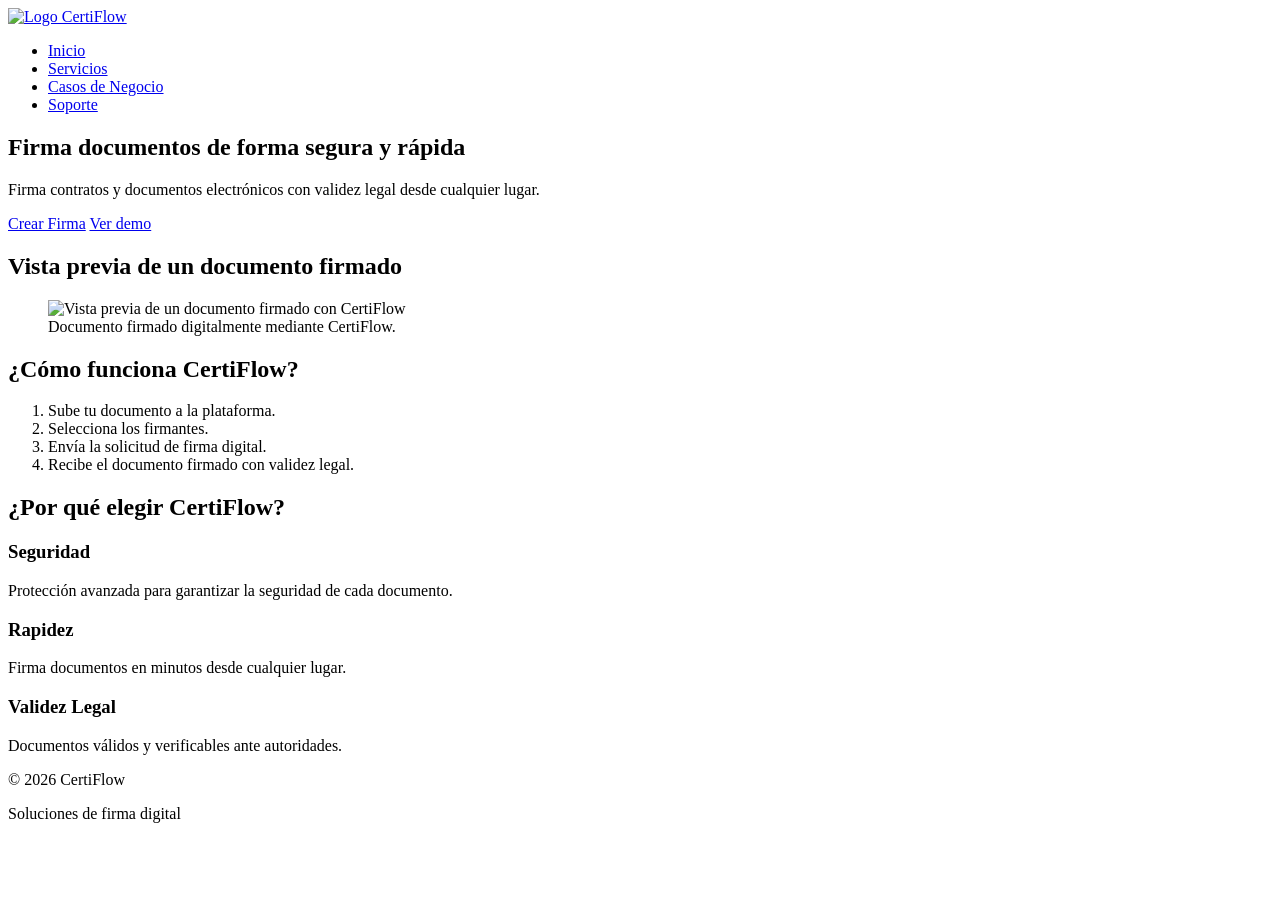
==== paginas/index.html @ 7873d81f "Se organizo la estructura de archivos y se corrigieron las rutas de las imagenes para que se muestre" ====
<!DOCTYPE html>
<html lang="es-PE">
<head>
    <meta charset="UTF-8">
    <meta name="viewport" content="width=device-width, initial-scale=1.0">
    <meta name="description" content="CertiFlow - Soluciones de firma digital para documentos electrónicos con validez legal. Firma contratos y documentos de forma segura y rápida.">
    <title>CertiFlow | Firma Digital Segura</title>
</head>
<body>

    <header>
        <nav>
            <a href="index.html"><img src="imagenes/certiflow.png" alt="Logo CertiFlow" width="200"></a>
            <ul>
                <li><a href="index.html">Inicio</a></li>
                <li><a href="servicios.html">Servicios</a></li>
                <li><a href="casosdenegocio.html">Casos de Negocio</a></li>
                <li><a href="soporte.html">Soporte</a></li>
            </ul>
        </nav>
    </header>

    <main>

        <section id="hero">
            <h1>Firma documentos de forma segura y rápida</h1>
            <p>Firma contratos y documentos electrónicos con validez legal desde cualquier lugar.</p>
            <a href="#">Crear Firma</a>
            <a href="#">Ver demo</a>
        </section>

        <section id="vista-previa">
            <h2>Vista previa de un documento firmado</h2>
            <figure>
                <img
                src="imagenes/documentofirmado.png"
                alt="Vista previa de un documento firmado con CertiFlow"
                width="500"
                >
                <figcaption>
                    Documento firmado digitalmente mediante CertiFlow.
                </figcaption>
            </figure>
        </section>

        <section id="como-funciona">
            <h2>¿Cómo funciona CertiFlow?</h2>
            <ol>
                <li>Sube tu documento a la plataforma.</li>
                <li>Selecciona los firmantes.</li>
                <li>Envía la solicitud de firma digital.</li>
                <li>Recibe el documento firmado con validez legal.</li>
            </ol>
        </section>

        <section id="beneficios">
            <h2>¿Por qué elegir CertiFlow?</h2>
            <div>
                <article>
                    <h3>Seguridad</h3>
                    <p>Protección avanzada para garantizar la seguridad de cada documento.</p>
                </article>

                <article>
                    <h3>Rapidez</h3>
                    <p>Firma documentos en minutos desde cualquier lugar.</p>
                </article>

                <article>
                    <h3>Validez Legal</h3>
                    <p>Documentos válidos y verificables ante autoridades.</p>
                </article>
            </div>
        </section>

    </main>

    <footer>
        <p>&copy; 2026 CertiFlow</p>
        <p>Soluciones de firma digital</p>
    </footer>
</body>
</html>
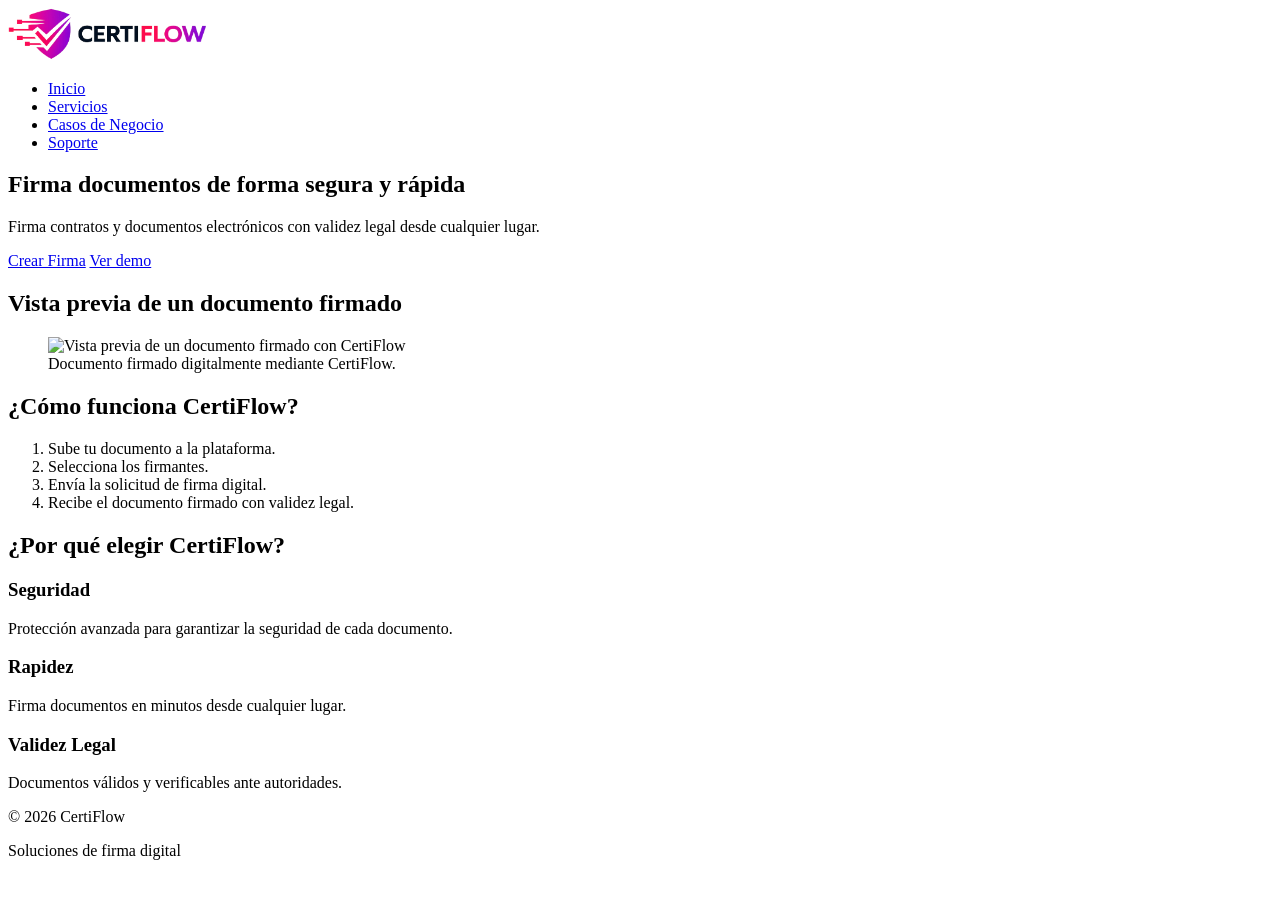
==== commit aa48cc3d: "Se organizan carpetas, y se crea pagina de estilos, aún sin relleno, se agrega favicon" ====
--- a/paginas/index.html
+++ b/paginas/index.html
@@ -4,13 +4,15 @@
     <meta charset="UTF-8">
     <meta name="viewport" content="width=device-width, initial-scale=1.0">
     <meta name="description" content="CertiFlow - Soluciones de firma digital para documentos electrónicos con validez legal. Firma contratos y documentos de forma segura y rápida.">
+    <link rel="icon" href="../imagenes/favicon.png" type="image/png">
+    <link rel="stylesheet" href="../estilos/styles.css">
     <title>CertiFlow | Firma Digital Segura</title>
 </head>
 <body>
 
     <header>
         <nav>
-            <a href="index.html"><img src="imagenes/certiflow.png" alt="Logo CertiFlow" width="200"></a>
+            <a href="index.html"><img src="../imagenes/logo.png" alt="Logo CertiFlow" width="200"></a>
             <ul>
                 <li><a href="index.html">Inicio</a></li>
                 <li><a href="servicios.html">Servicios</a></li>
@@ -33,7 +35,7 @@
             <h2>Vista previa de un documento firmado</h2>
             <figure>
                 <img
-                src="imagenes/documentofirmado.png"
+                src="../imagenes/documentofirmado.png"
                 alt="Vista previa de un documento firmado con CertiFlow"
                 width="500"
                 >
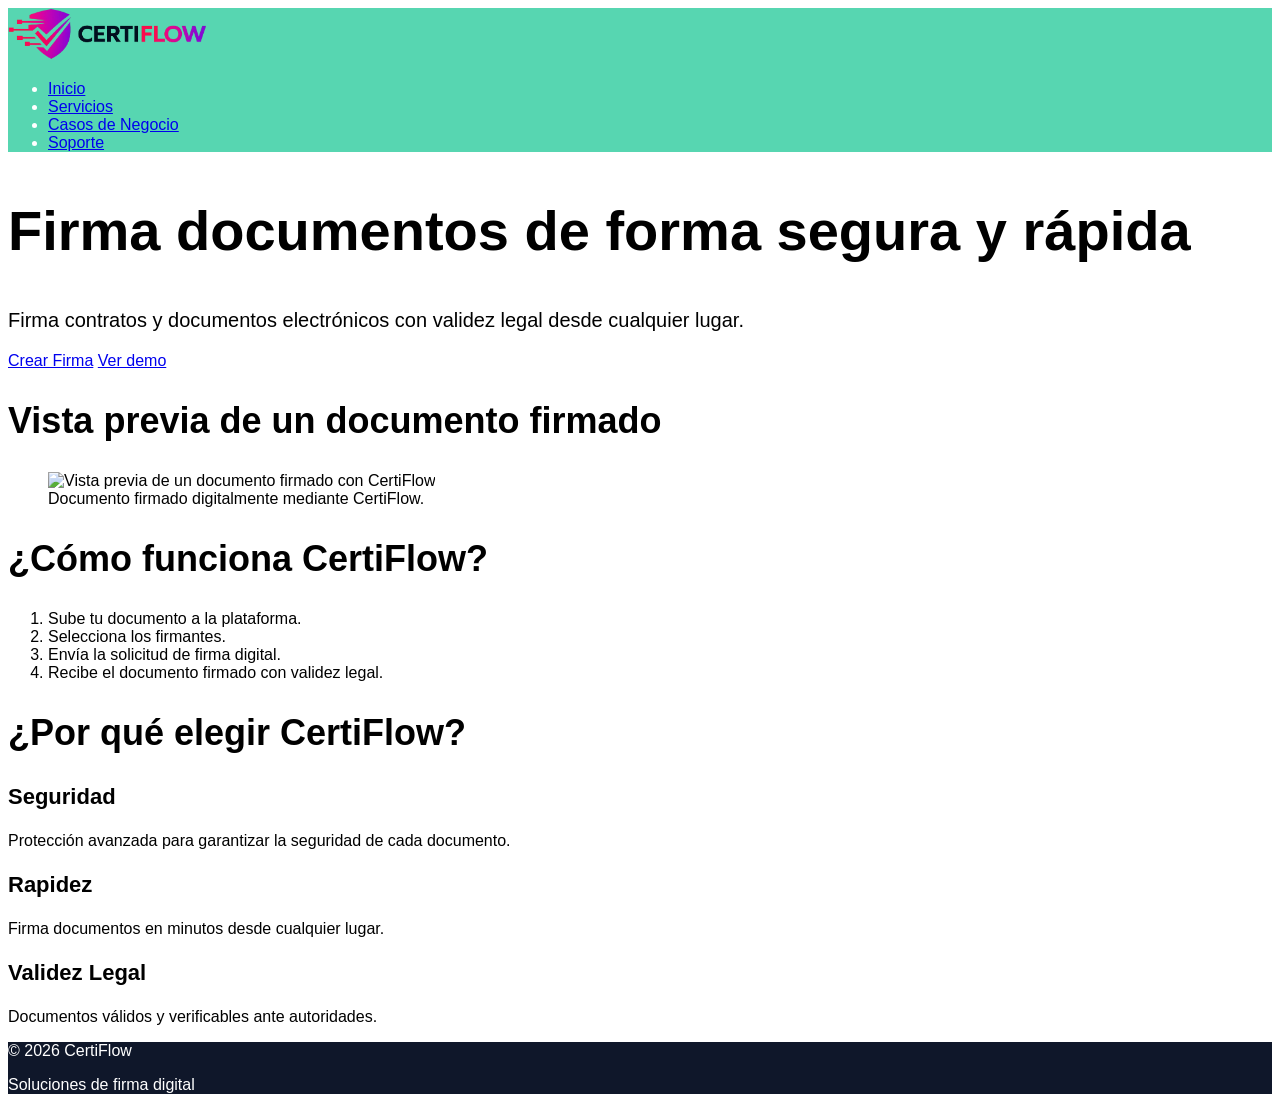
==== commit ea1ab823: "Se agrego un poco de estilos en el Index." ====
--- a/paginas/index.html
+++ b/paginas/index.html
@@ -9,7 +9,7 @@
     <title>CertiFlow | Firma Digital Segura</title>
 </head>
 <body>
-
+    
     <header>
         <nav>
             <a href="index.html"><img src="../imagenes/logo.png" alt="Logo CertiFlow" width="200"></a>
--- a/estilos/styles.css
+++ b/estilos/styles.css
@@ -0,0 +1,35 @@
+*{
+    font-family:"Montserrat", sans-serif;
+}
+
+#hero h1{
+    font-size: 56px;
+}
+
+#hero p{
+    font-size: 20px;
+}
+
+h2{
+    font-size: 36px;
+}
+
+h3{
+    font-size: 22px;
+}
+
+p{
+    font-size: 16px;
+}
+nav{
+    background-color: #57D6B1;
+}
+header{
+    color: #ffffff;
+    background-color: #0F172A;
+}
+footer{
+    text-size: 14px;
+    color: #ffffff;
+    background-color: #0F172A;
+}
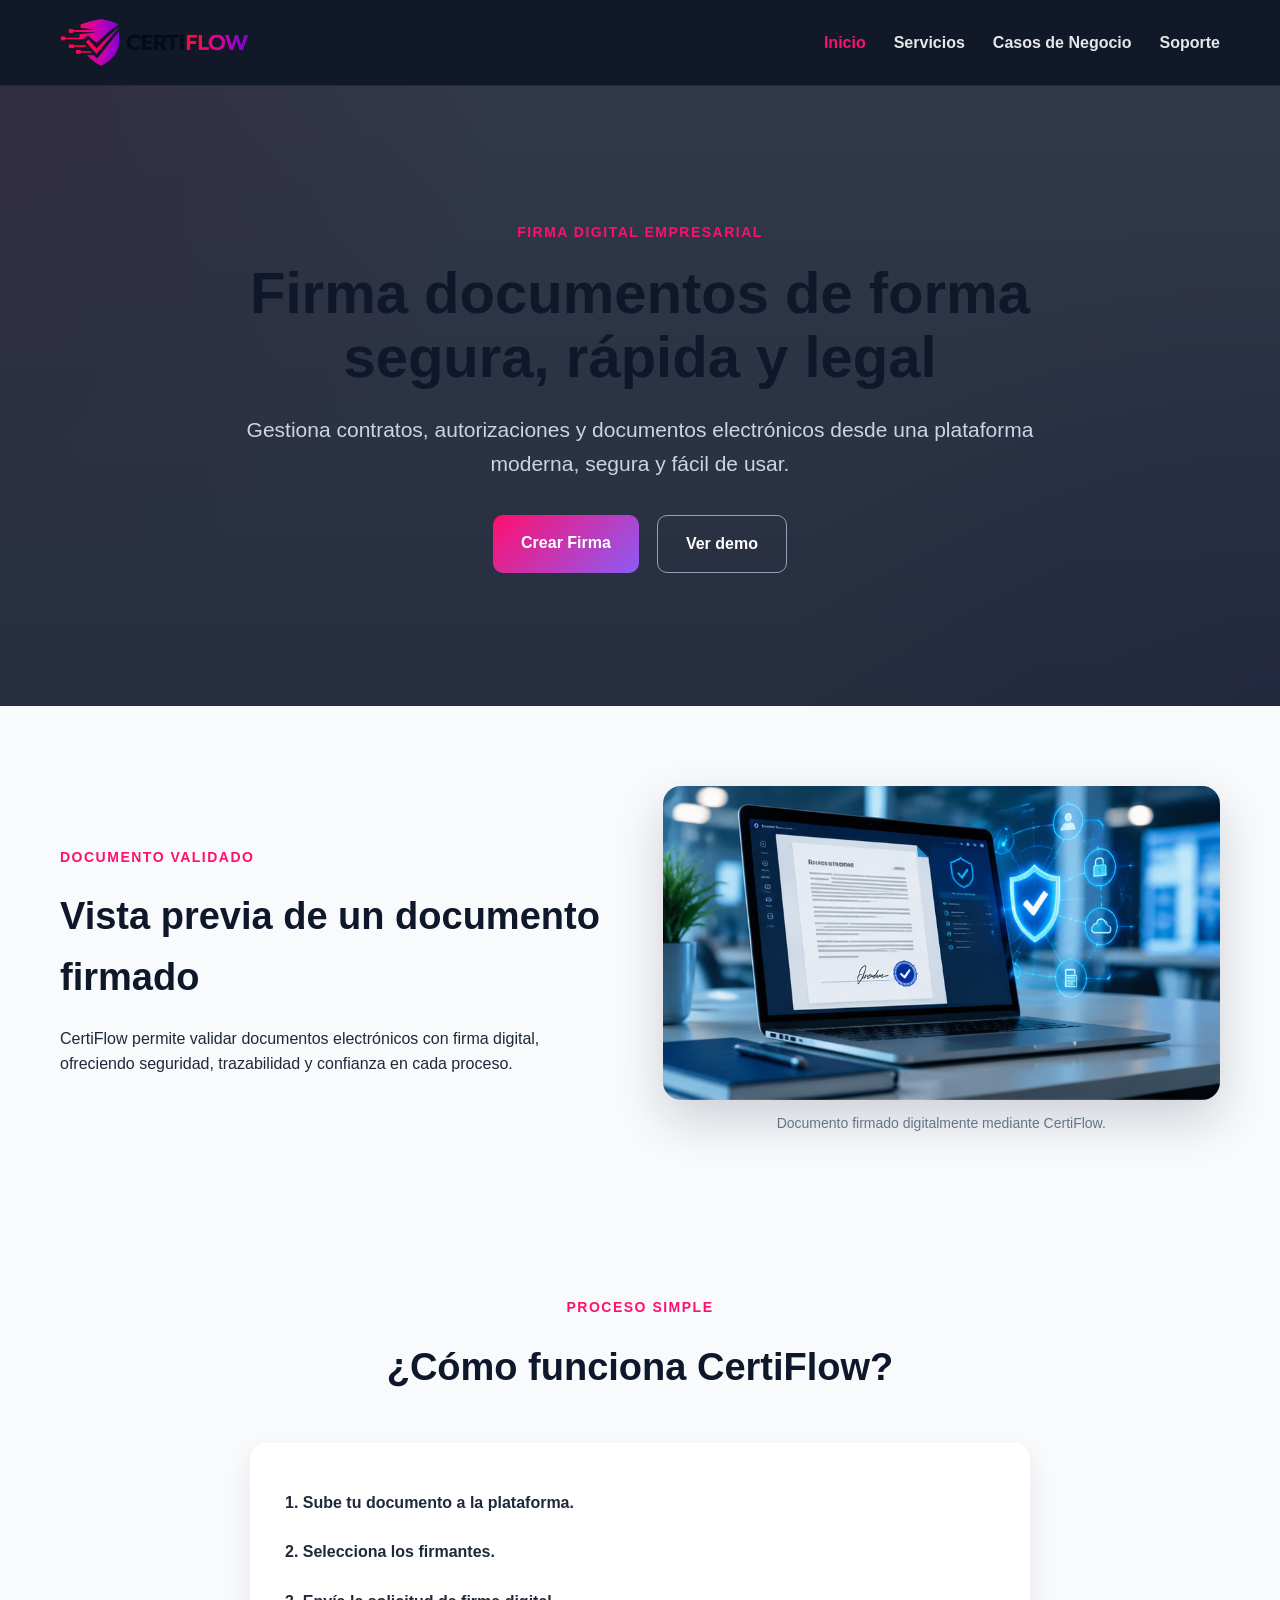
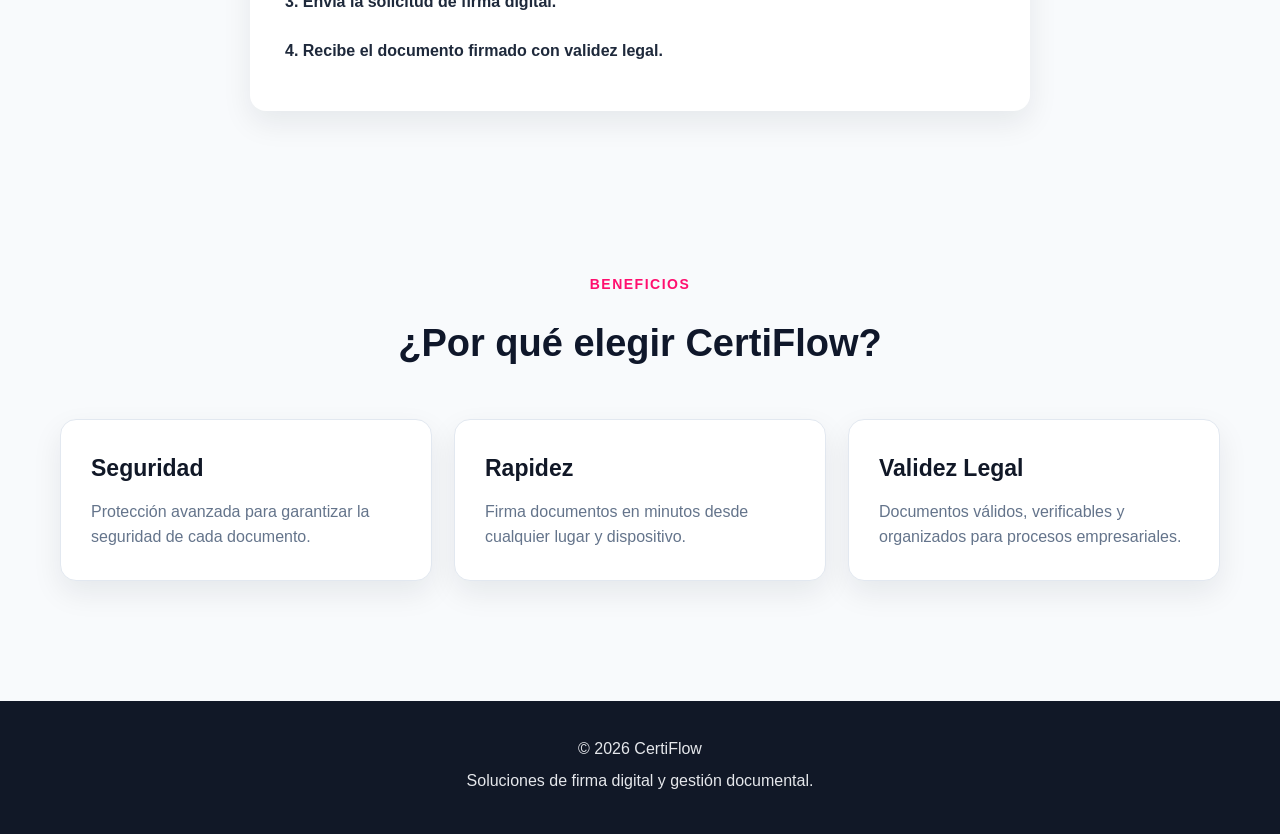
==== commit 15cb1630: "Se agregan páginas faltantes, y los estilos de CSS, también se añaden imágenes complementarias para " ====
--- a/paginas/index.html
+++ b/paginas/index.html
@@ -1,20 +1,25 @@
 <!DOCTYPE html>
 <html lang="es-PE">
+
 <head>
     <meta charset="UTF-8">
     <meta name="viewport" content="width=device-width, initial-scale=1.0">
-    <meta name="description" content="CertiFlow - Soluciones de firma digital para documentos electrónicos con validez legal. Firma contratos y documentos de forma segura y rápida.">
+    <title>CertiFlow | Firma Digital Segura</title>
+    <meta name="description" content="CertiFlow - Plataforma de firma digital y gestión de documentos electrónicos para empresas modernas.">
     <link rel="icon" href="../imagenes/favicon.png" type="image/png">
     <link rel="stylesheet" href="../estilos/styles.css">
-    <title>CertiFlow | Firma Digital Segura</title>
 </head>
+
 <body>
-    
-    <header>
-        <nav>
-            <a href="index.html"><img src="../imagenes/logo.png" alt="Logo CertiFlow" width="200"></a>
-            <ul>
-                <li><a href="index.html">Inicio</a></li>
+
+    <header class="header">
+        <nav class="navbar">
+            <a href="index.html" class="logo">
+                <img src="../imagenes/logo.png" alt="Logo de CertiFlow">
+            </a>
+
+            <ul class="nav-links">
+                <li><a href="index.html" class="activo">Inicio</a></li>
                 <li><a href="servicios.html">Servicios</a></li>
                 <li><a href="casosdenegocio.html">Casos de Negocio</a></li>
                 <li><a href="soporte.html">Soporte</a></li>
@@ -24,30 +29,39 @@
 
     <main>
 
-        <section id="hero">
-            <h1>Firma documentos de forma segura y rápida</h1>
-            <p>Firma contratos y documentos electrónicos con validez legal desde cualquier lugar.</p>
-            <a href="#">Crear Firma</a>
-            <a href="#">Ver demo</a>
+        <section class="hero">
+            <div class="hero-contenido">
+                <span class="etiqueta">Firma digital empresarial</span>
+                <h1>Firma documentos de forma segura, rápida y legal</h1>
+                <p>Gestiona contratos, autorizaciones y documentos electrónicos desde una plataforma moderna, segura y fácil de usar.</p>
+
+                <div class="botones">
+                    <a href="servicios.html" class="btn btn-principal">Crear Firma</a>
+                    <a href="#vista-previa" class="btn btn-secundario">Ver demo</a>
+                </div>
+            </div>
         </section>
 
-        <section id="vista-previa">
-            <h2>Vista previa de un documento firmado</h2>
+        <section id="vista-previa" class="seccion grid-dos-columnas">
+            <div>
+                <span class="etiqueta">Documento validado</span>
+                <h2>Vista previa de un documento firmado</h2>
+                <p>CertiFlow permite validar documentos electrónicos con firma digital, ofreciendo seguridad, trazabilidad y confianza en cada proceso.</p>
+            </div>
+
             <figure>
-                <img
-                src="../imagenes/documentofirmado.png"
-                alt="Vista previa de un documento firmado con CertiFlow"
-                width="500"
-                >
-                <figcaption>
-                    Documento firmado digitalmente mediante CertiFlow.
-                </figcaption>
+                <img src="../imagenes/documentofirmado.png" alt="Laptop mostrando un documento electrónico firmado digitalmente">
+                <figcaption>Documento firmado digitalmente mediante CertiFlow.</figcaption>
             </figure>
         </section>
 
-        <section id="como-funciona">
-            <h2>¿Cómo funciona CertiFlow?</h2>
-            <ol>
+        <section class="seccion">
+            <div class="titulo-seccion">
+                <span class="etiqueta">Proceso simple</span>
+                <h2>¿Cómo funciona CertiFlow?</h2>
+            </div>
+
+            <ol class="pasos">
                 <li>Sube tu documento a la plataforma.</li>
                 <li>Selecciona los firmantes.</li>
                 <li>Envía la solicitud de firma digital.</li>
@@ -55,31 +69,37 @@
             </ol>
         </section>
 
-        <section id="beneficios">
-            <h2>¿Por qué elegir CertiFlow?</h2>
-            <div>
-                <article>
+        <section class="seccion">
+            <div class="titulo-seccion">
+                <span class="etiqueta">Beneficios</span>
+                <h2>¿Por qué elegir CertiFlow?</h2>
+            </div>
+
+            <div class="cards">
+                <article class="card">
                     <h3>Seguridad</h3>
                     <p>Protección avanzada para garantizar la seguridad de cada documento.</p>
                 </article>
 
-                <article>
+                <article class="card">
                     <h3>Rapidez</h3>
-                    <p>Firma documentos en minutos desde cualquier lugar.</p>
+                    <p>Firma documentos en minutos desde cualquier lugar y dispositivo.</p>
                 </article>
 
-                <article>
+                <article class="card">
                     <h3>Validez Legal</h3>
-                    <p>Documentos válidos y verificables ante autoridades.</p>
+                    <p>Documentos válidos, verificables y organizados para procesos empresariales.</p>
                 </article>
             </div>
         </section>
 
     </main>
 
-    <footer>
+    <footer class="footer">
         <p>&copy; 2026 CertiFlow</p>
-        <p>Soluciones de firma digital</p>
+        <p>Soluciones de firma digital y gestión documental.</p>
     </footer>
+
 </body>
+
 </html>
--- a/estilos/styles.css
+++ b/estilos/styles.css
@@ -1,35 +1,363 @@
-*{
-    font-family:"Montserrat", sans-serif;
-}
-
-#hero h1{
-    font-size: 56px;
-}
-
-#hero p{
+* {
+    margin: 0;
+    padding: 0;
+    box-sizing: border-box;
+}
+
+body {
+    font-family: Arial, Helvetica, sans-serif;
+    background: #f8fafc;
+    color: #1e293b;
+    line-height: 1.6;
+}
+
+img {
+    max-width: 100%;
+    display: block;
+}
+
+/* HEADER */
+
+.header {
+    background: #111827;
+    border-bottom: 1px solid rgba(255, 255, 255, 0.08);
+}
+
+.navbar {
+    max-width: 1200px;
+    margin: auto;
+    padding: 18px 20px;
+    display: flex;
+    justify-content: space-between;
+    align-items: center;
+}
+
+.logo img {
+    width: 190px;
+}
+
+.nav-links {
+    display: flex;
+    gap: 28px;
+    list-style: none;
+}
+
+.nav-links a {
+    color: #e5e7eb;
+    text-decoration: none;
+    font-weight: 700;
+    transition: color 0.3s ease;
+}
+
+.nav-links a:hover,
+.nav-links .activo {
+    color: #ff0f6f;
+}
+
+/* HERO */
+
+.hero {
+    min-height: 620px;
+    padding: 120px 20px;
+    display: flex;
+    align-items: center;
+    justify-content: center;
+    text-align: center;
+    background:
+        linear-gradient(rgba(15, 23, 42, 0.85), rgba(15, 23, 42, 0.9)),
+        radial-gradient(circle at top left, rgba(255, 15, 111, 0.35), transparent 35%),
+        radial-gradient(circle at bottom right, rgba(139, 92, 246, 0.35), transparent 35%);
+    color: white;
+}
+
+.hero-contenido {
+    max-width: 850px;
+}
+
+.etiqueta {
+    display: inline-block;
+    margin-bottom: 18px;
+    color: #ff0f6f;
+    font-weight: 800;
+    text-transform: uppercase;
+    letter-spacing: 1.5px;
+    font-size: 14px;
+}
+
+.hero h1 {
+    font-size: 58px;
+    line-height: 1.1;
+    margin-bottom: 24px;
+}
+
+.hero p {
+    font-size: 21px;
+    color: #cbd5e1;
+    margin-bottom: 35px;
+}
+
+.botones {
+    display: flex;
+    justify-content: center;
+    gap: 18px;
+    flex-wrap: wrap;
+}
+
+.btn {
+    display: inline-block;
+    padding: 15px 28px;
+    border-radius: 10px;
+    text-decoration: none;
+    font-weight: 800;
+    transition: transform 0.3s ease, background 0.3s ease;
+}
+
+.btn:hover {
+    transform: translateY(-4px);
+}
+
+.btn-principal {
+    background: linear-gradient(135deg, #ff0f6f, #8b5cf6);
+    color: white;
+}
+
+.btn-secundario {
+    border: 1px solid #94a3b8;
+    color: white;
+}
+
+/* SECCIONES */
+
+.seccion {
+    max-width: 1200px;
+    margin: auto;
+    padding: 80px 20px;
+}
+
+.titulo-seccion {
+    text-align: center;
+    max-width: 700px;
+    margin: 0 auto 45px;
+}
+
+h1,
+h2,
+h3 {
+    color: #0f172a;
+}
+
+h2 {
+    font-size: 38px;
+    margin-bottom: 18px;
+}
+
+h3 {
+    font-size: 23px;
+    margin-bottom: 12px;
+}
+
+.grid-dos-columnas {
+    display: grid;
+    grid-template-columns: 1fr 1fr;
+    gap: 45px;
+    align-items: center;
+}
+
+figure img,
+.seccion img {
+    border-radius: 18px;
+    box-shadow: 0 20px 50px rgba(15, 23, 42, 0.18);
+}
+
+figcaption {
+    margin-top: 12px;
+    text-align: center;
+    color: #64748b;
+    font-size: 14px;
+}
+
+/* HERO INTERNO */
+
+.hero-interno {
+    padding: 100px 20px;
+    text-align: center;
+    background:
+        linear-gradient(rgba(15, 23, 42, 0.88), rgba(15, 23, 42, 0.88)),
+        radial-gradient(circle at top left, rgba(255, 15, 111, 0.35), transparent 35%),
+        radial-gradient(circle at bottom right, rgba(139, 92, 246, 0.35), transparent 35%);
+    color: white;
+}
+
+.hero-interno h1 {
+    color: white;
+    font-size: 50px;
+    margin-bottom: 15px;
+}
+
+.hero-interno p {
+    color: #cbd5e1;
     font-size: 20px;
 }
 
-h2{
-    font-size: 36px;
-}
-
-h3{
-    font-size: 22px;
-}
-
-p{
-    font-size: 16px;
-}
-nav{
-    background-color: #57D6B1;
-}
-header{
-    color: #ffffff;
-    background-color: #0F172A;
-}
-footer{
-    text-size: 14px;
-    color: #ffffff;
-    background-color: #0F172A;
+/* CARDS */
+
+.cards {
+    display: flex;
+    gap: 22px;
+    flex-wrap: wrap;
+}
+
+.cards.columna {
+    flex-direction: column;
+}
+
+.card {
+    flex: 1;
+    min-width: 250px;
+    background: white;
+    padding: 30px;
+    border-radius: 16px;
+    border: 1px solid #e2e8f0;
+    box-shadow: 0 12px 30px rgba(15, 23, 42, 0.08);
+    transition: transform 0.3s ease, box-shadow 0.3s ease;
+}
+
+.card:hover {
+    transform: translateY(-6px);
+    box-shadow: 0 18px 40px rgba(15, 23, 42, 0.15);
+}
+
+.card h3 {
+    color: #111827;
+}
+
+.card p {
+    color: #64748b;
+}
+
+/* PASOS */
+
+.pasos {
+    max-width: 780px;
+    margin: auto;
+    list-style-position: inside;
+    background: white;
+    padding: 35px;
+    border-radius: 16px;
+    box-shadow: 0 12px 30px rgba(15, 23, 42, 0.08);
+}
+
+.pasos li {
+    padding: 12px 0;
+    font-weight: 600;
+}
+
+/* FORMULARIO */
+
+.formulario {
+    background: white;
+    padding: 35px;
+    border-radius: 18px;
+    box-shadow: 0 20px 50px rgba(15, 23, 42, 0.12);
+}
+
+.formulario h2 {
+    margin-bottom: 25px;
+}
+
+label {
+    display: block;
+    margin-bottom: 8px;
+    font-weight: 700;
+    color: #334155;
+}
+
+input,
+textarea {
+    width: 100%;
+    padding: 14px;
+    margin-bottom: 20px;
+    border: 1px solid #cbd5e1;
+    border-radius: 10px;
+    font: inherit;
+}
+
+input:focus,
+textarea:focus {
+    outline: none;
+    border-color: #ff0f6f;
+    box-shadow: 0 0 0 3px rgba(255, 15, 111, 0.15);
+}
+
+button {
+    background: linear-gradient(135deg, #ff0f6f, #8b5cf6);
+    color: white;
+    border: none;
+    padding: 15px 24px;
+    font-weight: 800;
+    cursor: pointer;
+    border-radius: 10px;
+    transition: transform 0.3s ease;
+}
+
+button:hover {
+    transform: translateY(-3px);
+}
+
+/* FOOTER */
+
+.footer {
+    background: #111827;
+    color: #e5e7eb;
+    text-align: center;
+    padding: 35px 20px;
+    margin-top: 40px;
+}
+
+.footer p {
+    margin-bottom: 6px;
+}
+
+/* RESPONSIVE */
+
+@media (max-width: 768px) {
+    .navbar {
+        flex-direction: column;
+        gap: 20px;
+    }
+
+    .nav-links {
+        flex-direction: column;
+        text-align: center;
+        gap: 14px;
+    }
+
+    .hero {
+        min-height: auto;
+        padding: 90px 20px;
+    }
+
+    .hero h1 {
+        font-size: 38px;
+    }
+
+    .hero p {
+        font-size: 18px;
+    }
+
+    .hero-interno h1 {
+        font-size: 36px;
+    }
+
+    .grid-dos-columnas {
+        grid-template-columns: 1fr;
+    }
+
+    .cards {
+        flex-direction: column;
+    }
+
+    h2 {
+        font-size: 30px;
+    }
 }
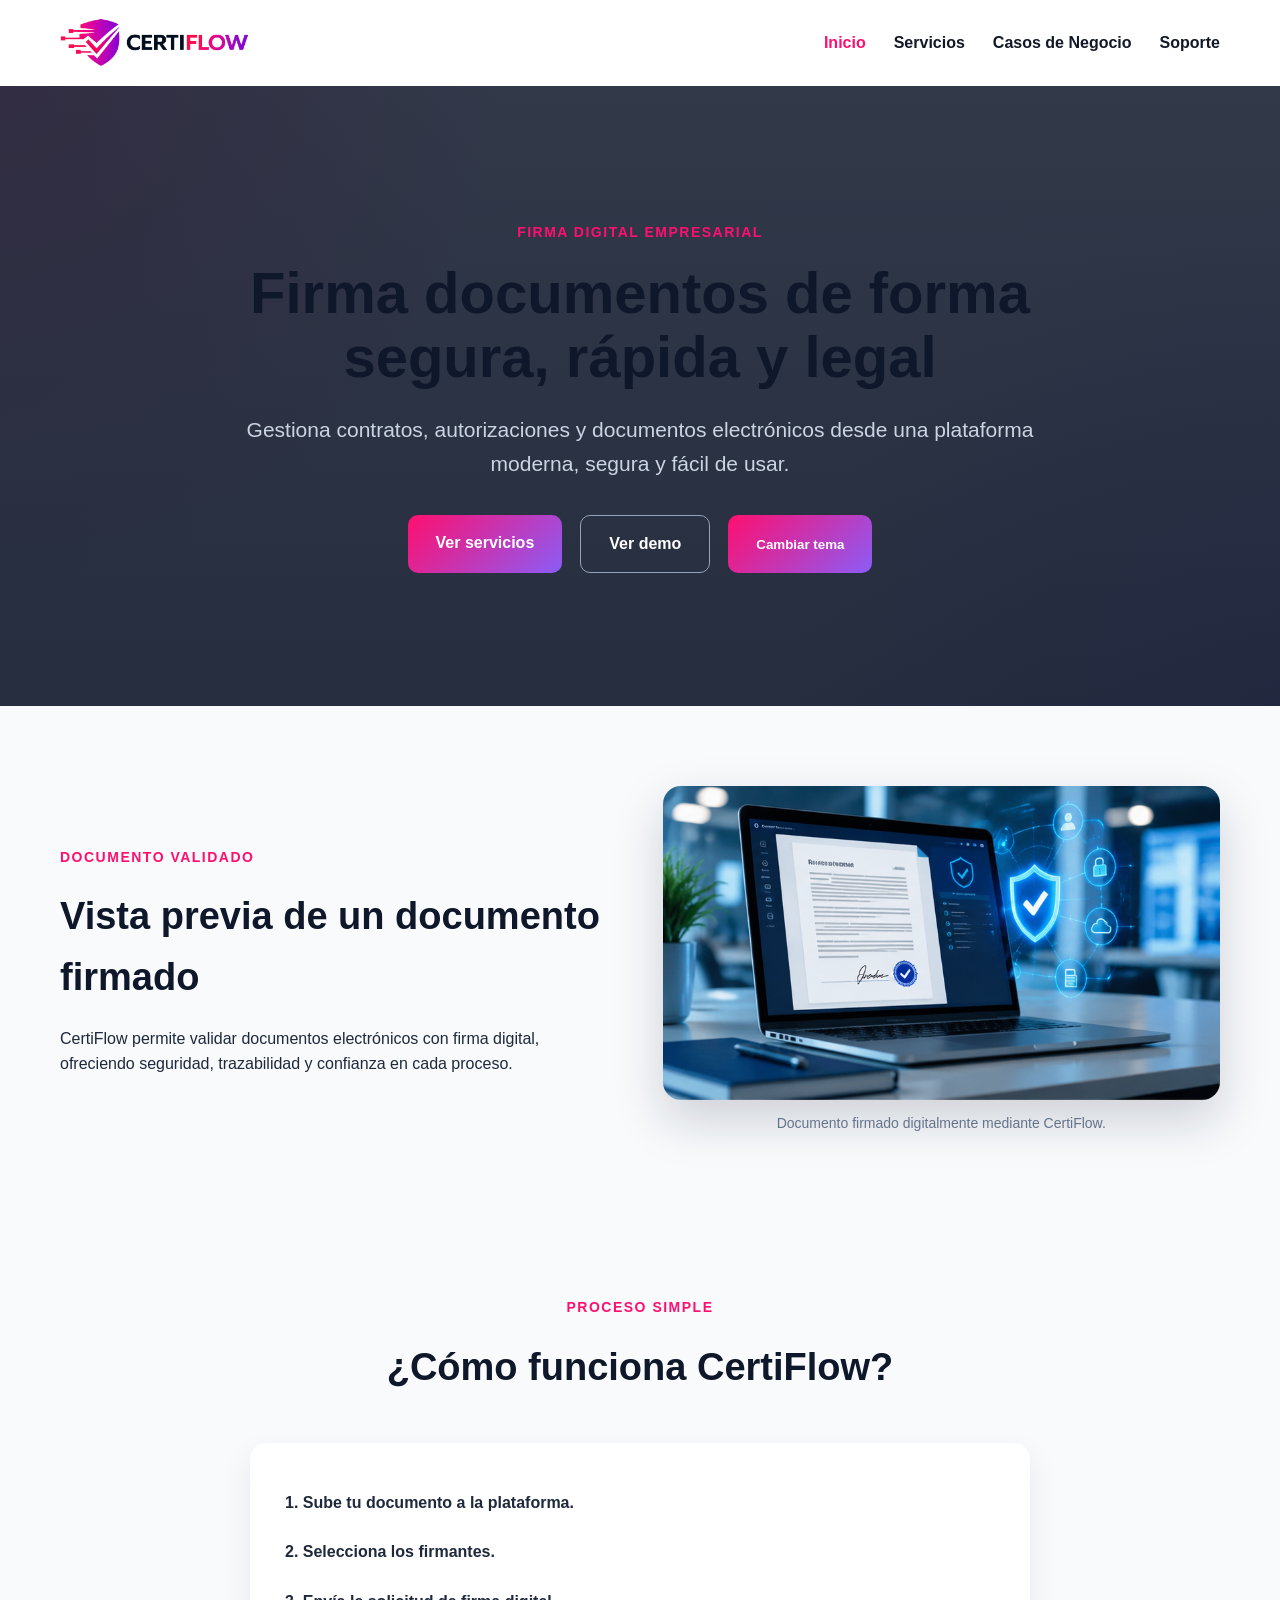
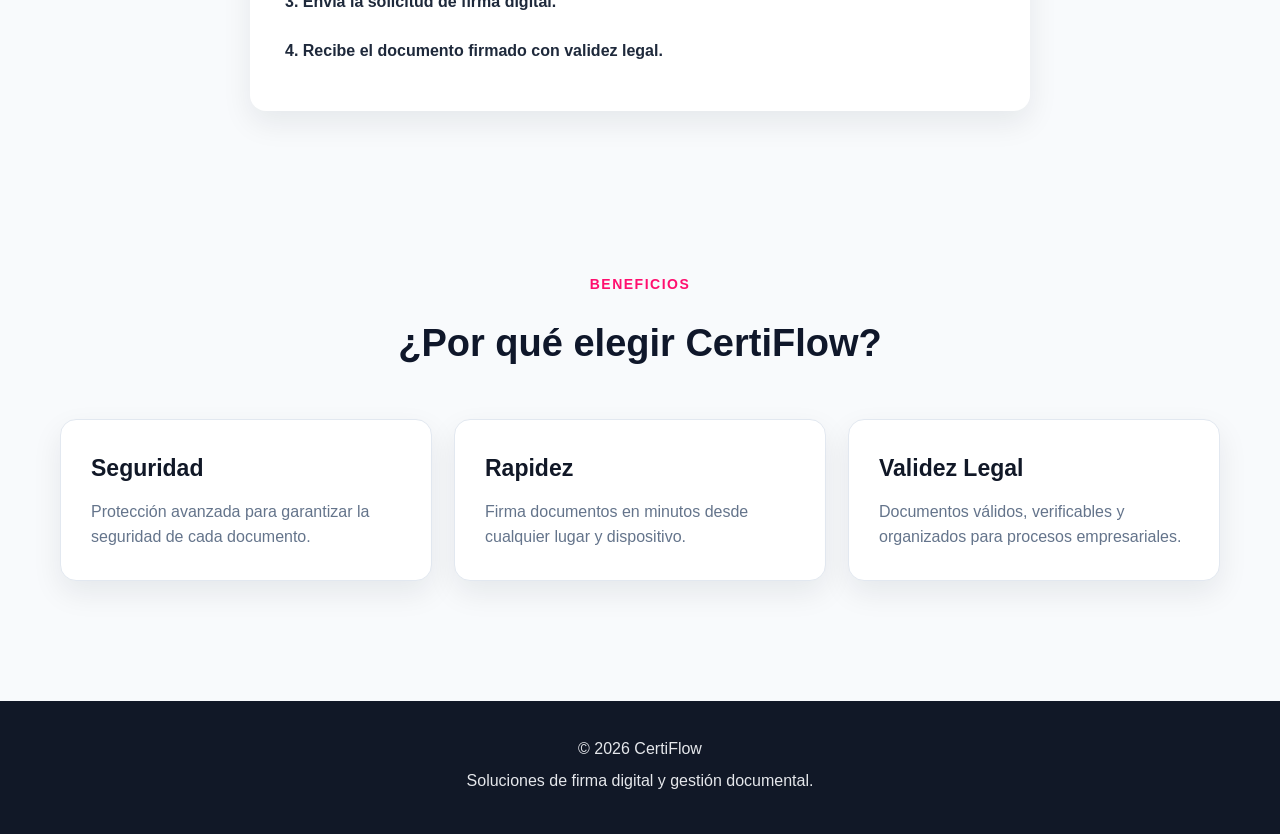
==== commit 98dcd036: "Implementación de funcionalidades JavaScript para la Evidencia 2" ====
--- a/paginas/index.html
+++ b/paginas/index.html
@@ -36,8 +36,9 @@
                 <p>Gestiona contratos, autorizaciones y documentos electrónicos desde una plataforma moderna, segura y fácil de usar.</p>
 
                 <div class="botones">
-                    <a href="servicios.html" class="btn btn-principal">Crear Firma</a>
+                    <a href="servicios.html" class="btn btn-principal">Ver servicios</a>
                     <a href="#vista-previa" class="btn btn-secundario">Ver demo</a>
+                    <button id="cambiar-tema" class="btn btn-principal" type="button">Cambiar tema</button>
                 </div>
             </div>
         </section>
@@ -100,6 +101,7 @@
         <p>Soluciones de firma digital y gestión documental.</p>
     </footer>
 
+    <script src="../js/script.js"></script>
 </body>
 
 </html>
--- a/estilos/styles.css
+++ b/estilos/styles.css
@@ -5,7 +5,7 @@
 }
 
 body {
-    font-family: Arial, Helvetica, sans-serif;
+    font-family: Montserrat, sans-serif;
     background: #f8fafc;
     color: #1e293b;
     line-height: 1.6;
@@ -19,7 +19,7 @@
 /* HEADER */
 
 .header {
-    background: #111827;
+    background: white;
     border-bottom: 1px solid rgba(255, 255, 255, 0.08);
 }
 
@@ -43,7 +43,7 @@
 }
 
 .nav-links a {
-    color: #e5e7eb;
+    color: #111827;
     text-decoration: none;
     font-weight: 700;
     transition: color 0.3s ease;
@@ -360,4 +360,87 @@
     h2 {
         font-size: 30px;
     }
+}
+
+.buscador {
+    max-width: 520px;
+    margin: 0 auto 35px;
+    display: block;
+}
+
+.card strong {
+    display: block;
+    margin: 15px 0;
+    color: #ff0f6f;
+    font-size: 20px;
+}
+
+.carrito {
+    max-width: 650px;
+    margin: auto;
+    background: white;
+    padding: 30px;
+    border-radius: 16px;
+    box-shadow: 0 12px 30px rgba(15, 23, 42, 0.08);
+}
+
+.carrito ul {
+    list-style: none;
+    margin-bottom: 20px;
+}
+
+.carrito li {
+    padding: 12px 0;
+    border-bottom: 1px solid #e2e8f0;
+    display: flex;
+    justify-content: space-between;
+    gap: 15px;
+    align-items: center;
+}
+
+.btn-eliminar {
+    padding: 8px 12px;
+    font-size: 13px;
+}
+
+.mensaje {
+    margin-top: 15px;
+    font-weight: 700;
+}
+
+.correcto {
+    color: #16a34a;
+}
+
+.error {
+    color: #dc2626;
+}
+
+.modo-oscuro {
+    background: #0f172a;
+    color: #e5e7eb;
+}
+
+.modo-oscuro .header,
+.modo-oscuro .card,
+.modo-oscuro .formulario,
+.modo-oscuro .carrito,
+.modo-oscuro .pasos {
+    background: #111827;
+    color: #e5e7eb;
+    border-color: #334155;
+}
+
+.modo-oscuro h1,
+.modo-oscuro h2,
+.modo-oscuro h3,
+.modo-oscuro label,
+.modo-oscuro .nav-links a {
+    color: #f8fafc;
+}
+
+.modo-oscuro p,
+.modo-oscuro figcaption,
+.modo-oscuro .card p {
+    color: #cbd5e1;
 }
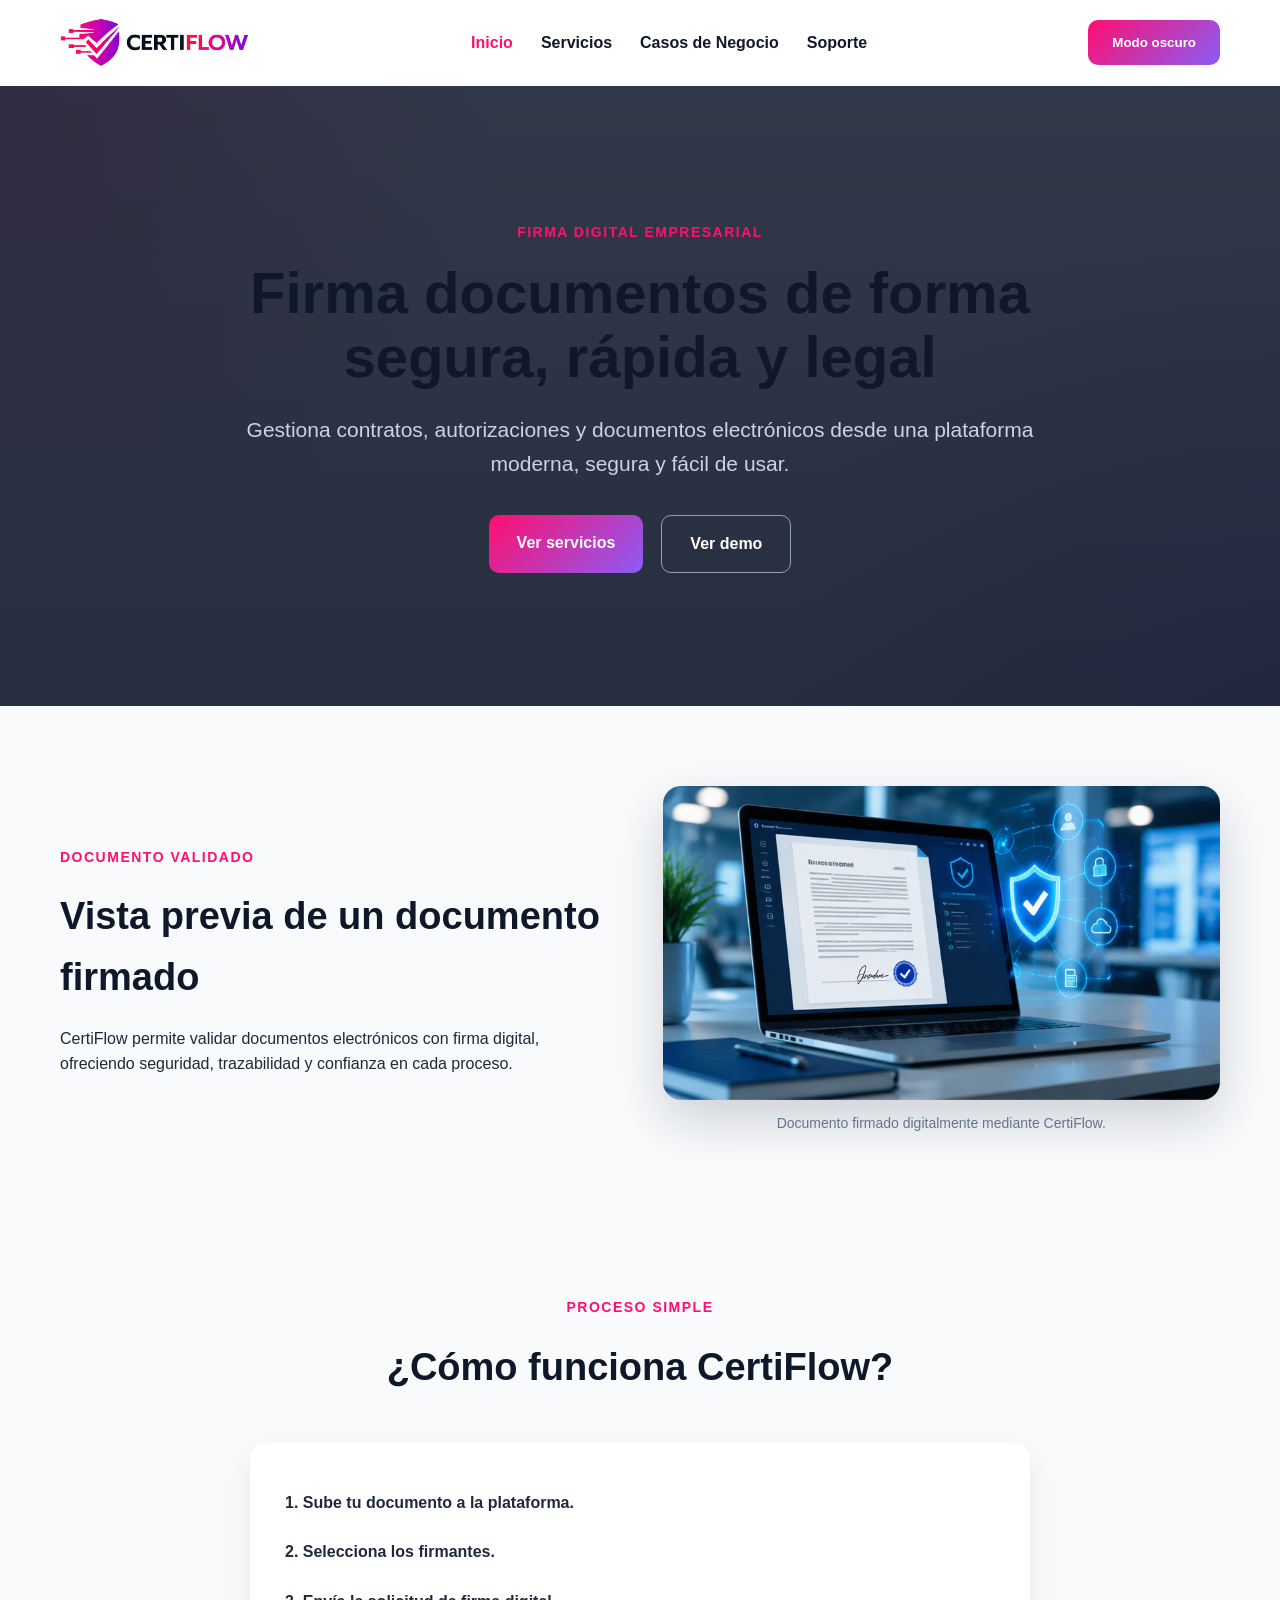
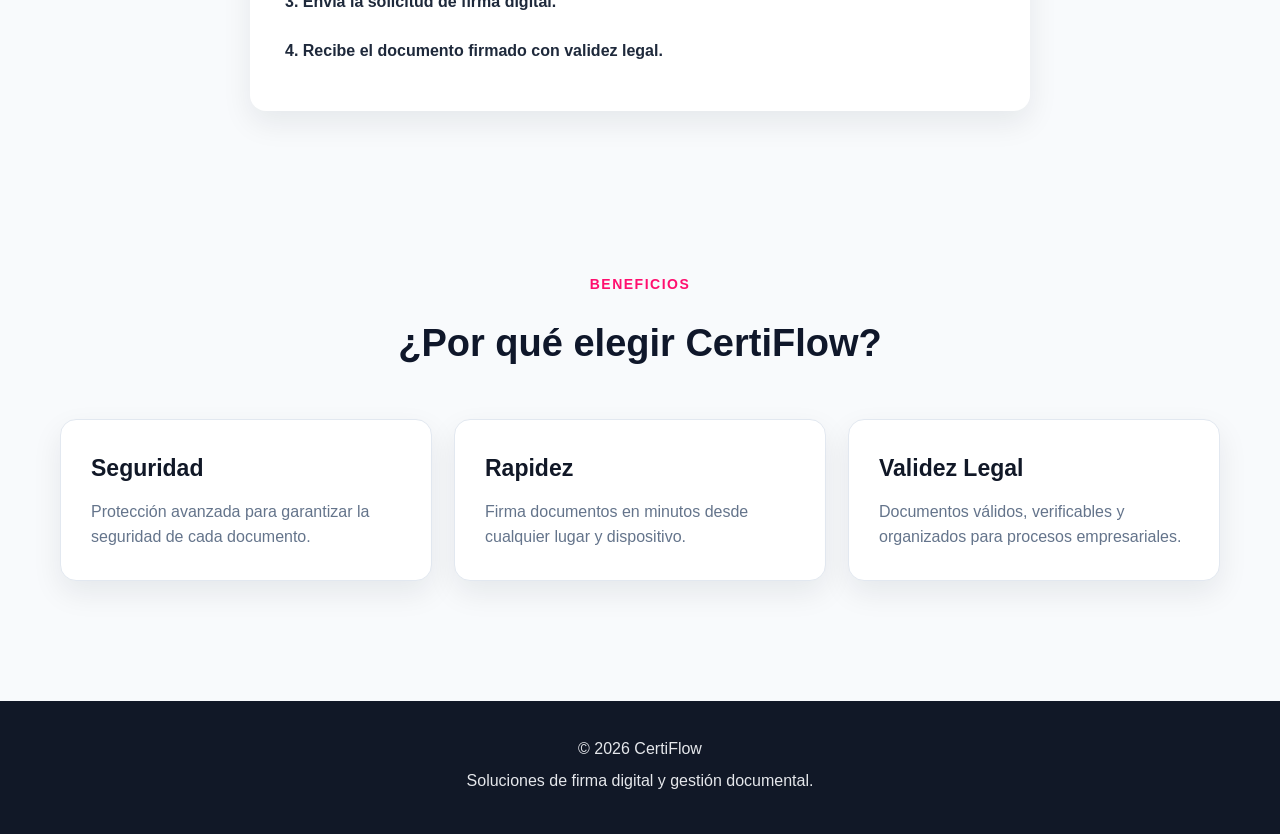
==== commit ba68fcb5: "feat: agregar carrito, compra, buscador y modo oscuro persistente" ====
--- a/paginas/index.html
+++ b/paginas/index.html
@@ -5,7 +5,9 @@
     <meta charset="UTF-8">
     <meta name="viewport" content="width=device-width, initial-scale=1.0">
     <title>CertiFlow | Firma Digital Segura</title>
-    <meta name="description" content="CertiFlow - Plataforma de firma digital y gestión de documentos electrónicos para empresas modernas.">
+    <meta name="description"
+        content="CertiFlow - Plataforma de firma digital y gestión de documentos electrónicos para empresas modernas.">
+
     <link rel="icon" href="../imagenes/favicon.png" type="image/png">
     <link rel="stylesheet" href="../estilos/styles.css">
 </head>
@@ -14,8 +16,9 @@
 
     <header class="header">
         <nav class="navbar">
+
             <a href="index.html" class="logo">
-                <img src="../imagenes/logo.png" alt="Logo de CertiFlow">
+                <img src="../imagenes/logo.png" alt="Logo CertiFlow">
             </a>
 
             <ul class="nav-links">
@@ -24,6 +27,11 @@
                 <li><a href="casosdenegocio.html">Casos de Negocio</a></li>
                 <li><a href="soporte.html">Soporte</a></li>
             </ul>
+
+            <button id="cambiar-tema" class="btn-tema" type="button">
+                Modo oscuro
+            </button>
+
         </nav>
     </header>
 
@@ -31,35 +39,77 @@
 
         <section class="hero">
             <div class="hero-contenido">
-                <span class="etiqueta">Firma digital empresarial</span>
-                <h1>Firma documentos de forma segura, rápida y legal</h1>
-                <p>Gestiona contratos, autorizaciones y documentos electrónicos desde una plataforma moderna, segura y fácil de usar.</p>
+
+                <span class="etiqueta">
+                    Firma digital empresarial
+                </span>
+
+                <h1>
+                    Firma documentos de forma segura, rápida y legal
+                </h1>
+
+                <p>
+                    Gestiona contratos, autorizaciones y documentos electrónicos
+                    desde una plataforma moderna, segura y fácil de usar.
+                </p>
 
                 <div class="botones">
-                    <a href="servicios.html" class="btn btn-principal">Ver servicios</a>
-                    <a href="#vista-previa" class="btn btn-secundario">Ver demo</a>
-                    <button id="cambiar-tema" class="btn btn-principal" type="button">Cambiar tema</button>
+                    <a href="servicios.html" class="btn btn-principal">
+                        Ver servicios
+                    </a>
+
+                    <a href="#vista-previa" class="btn btn-secundario">
+                        Ver demo
+                    </a>
                 </div>
+
             </div>
         </section>
 
         <section id="vista-previa" class="seccion grid-dos-columnas">
+
             <div>
-                <span class="etiqueta">Documento validado</span>
-                <h2>Vista previa de un documento firmado</h2>
-                <p>CertiFlow permite validar documentos electrónicos con firma digital, ofreciendo seguridad, trazabilidad y confianza en cada proceso.</p>
+
+                <span class="etiqueta">
+                    Documento validado
+                </span>
+
+                <h2>
+                    Vista previa de un documento firmado
+                </h2>
+
+                <p>
+                    CertiFlow permite validar documentos electrónicos con firma digital,
+                    ofreciendo seguridad, trazabilidad y confianza en cada proceso.
+                </p>
+
             </div>
 
             <figure>
-                <img src="../imagenes/documentofirmado.png" alt="Laptop mostrando un documento electrónico firmado digitalmente">
-                <figcaption>Documento firmado digitalmente mediante CertiFlow.</figcaption>
+
+                <img src="../imagenes/documentofirmado.png"
+                    alt="Laptop mostrando un documento electrónico firmado digitalmente">
+
+                <figcaption>
+                    Documento firmado digitalmente mediante CertiFlow.
+                </figcaption>
+
             </figure>
+
         </section>
 
         <section class="seccion">
+
             <div class="titulo-seccion">
-                <span class="etiqueta">Proceso simple</span>
-                <h2>¿Cómo funciona CertiFlow?</h2>
+
+                <span class="etiqueta">
+                    Proceso simple
+                </span>
+
+                <h2>
+                    ¿Cómo funciona CertiFlow?
+                </h2>
+
             </div>
 
             <ol class="pasos">
@@ -68,30 +118,54 @@
                 <li>Envía la solicitud de firma digital.</li>
                 <li>Recibe el documento firmado con validez legal.</li>
             </ol>
+
         </section>
 
         <section class="seccion">
+
             <div class="titulo-seccion">
-                <span class="etiqueta">Beneficios</span>
-                <h2>¿Por qué elegir CertiFlow?</h2>
+
+                <span class="etiqueta">
+                    Beneficios
+                </span>
+
+                <h2>
+                    ¿Por qué elegir CertiFlow?
+                </h2>
+
             </div>
 
             <div class="cards">
+
                 <article class="card">
                     <h3>Seguridad</h3>
-                    <p>Protección avanzada para garantizar la seguridad de cada documento.</p>
+
+                    <p>
+                        Protección avanzada para garantizar la seguridad
+                        de cada documento.
+                    </p>
                 </article>
 
                 <article class="card">
                     <h3>Rapidez</h3>
-                    <p>Firma documentos en minutos desde cualquier lugar y dispositivo.</p>
+
+                    <p>
+                        Firma documentos en minutos desde cualquier
+                        lugar y dispositivo.
+                    </p>
                 </article>
 
                 <article class="card">
                     <h3>Validez Legal</h3>
-                    <p>Documentos válidos, verificables y organizados para procesos empresariales.</p>
+
+                    <p>
+                        Documentos válidos, verificables y organizados
+                        para procesos empresariales.
+                    </p>
                 </article>
+
             </div>
+
         </section>
 
     </main>
@@ -102,6 +176,7 @@
     </footer>
 
     <script src="../js/script.js"></script>
+
 </body>
 
 </html>
